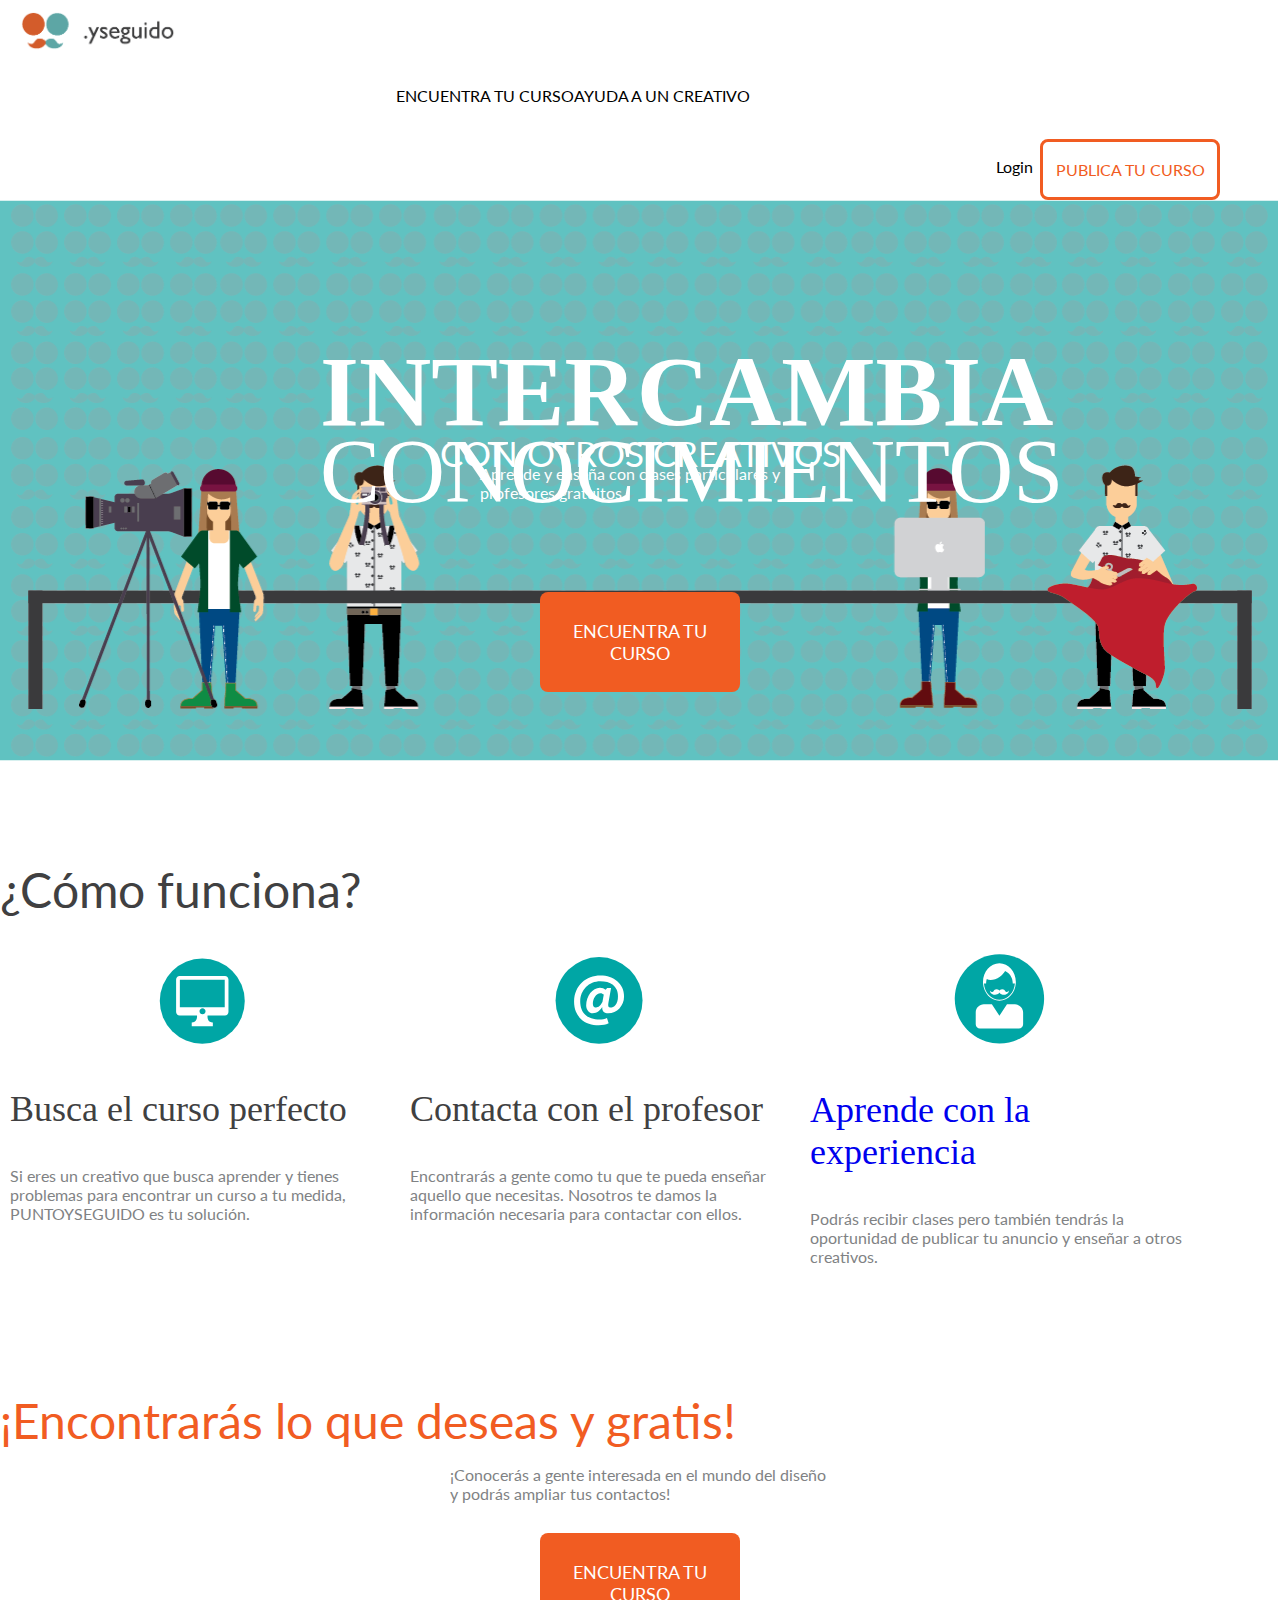
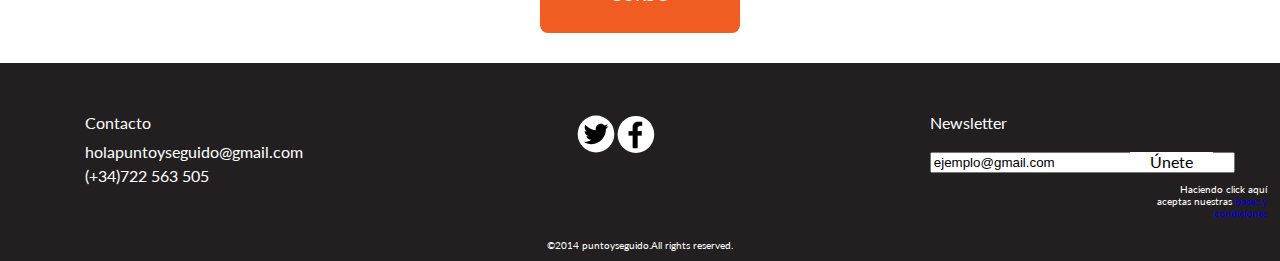
==== index.html @ 3de9c2bf "html puntoyseguido" ====
<html>
<head>
	<title>PUNTOYSEGUIDO</title>
	<meta charset="UTF-8">
	 <link href="css/styles.css" rel="stylesheet" type="text/css">
	 <link href="css/popup.css" rel="stylesheet" type="text/css">
	 <link href="css/header.css" rel="stylesheet" type="text/css">
	 <link rel="stylesheet" href="css/pie.css">
	 <link href='http://fonts.googleapis.com/css?family=Lato:100,300,400,700,900,100italic,300italic,400italic,700italic,900italic' rel='stylesheet' type='text/css'>
</head>

<body>
<header>
			<div id="imglogo">
                 <a href="index.html">
                <img src="imagenes/logoytexto.png" alt="Logo" style="width:156px"></a>
            </div>
    <div id="menu">
        <div class="menuizquierda">
            <ul>
                <li class="encuentra"><a href="anunciosprofes.html" style="text-decoration:none; color:black">ENCUENTRA TU CURSO</li>
                <li class="busca"><a href="anuncios.html" style="text-decoration:none; color:black">AYUDA A UN CREATIVO</a></li>
            </ul>
        </div>
        <div class="menuderecha">
            <ul>
                <li class="cursos"><a href="#login" style="text-decoration:none; color:black">Login</a></li>
                <li class="publicaranuncios"><a href="#login" style="text-decoration:none; color:#f15c22">PUBLICA TU CURSO</a></li>
            </ul>
        </div>
    </div>
</header>
<div id="login" class="masc">
<div class="todopopup">
	<div class="popupbox movedown">
		<a href="#close" title="close" class="close">X</a>
			<h2>LOG IN</h2>
			<form>
				<h4>Email:</h4>
				<p><input class="popupinput" type="email"></p>
				<h4>Contraseña:</h4>
				<p><input class="popupinput" type="password"></p>
				<div class="subform">
					<button class="botonpopup"><a href="index2.html" style="text-decoration:none;color:white">LOG IN</a></button>
					<p class="textpopup"><a href="#registro" style="text-decoration:none; color:#333333"><u>¿Todavía no estás registrado?</u></a></p>
				</div>
			</form>
		</div>
	</div>
</div>
	<div id="registro" class="masc">
	<div class="todopopup">
	<div class="popupbox popupbox3 movedown movedown2">
		<a href="#close" title="close" class="close">X</a>
			<h2>REGISTRO</h2>
			<form>
				<h4>Nombre:</h4>
				<p><input class="popupinput" type="text"></p>
				<h4>Apellidos:</h4>
				<p><input class="popupinput" type="text"></p>
				<h4>Email:</h4>
				<p><input class="popupinput" type="email"></p>
				<h4>Contraseña:</h4>
				<p><input class="popupinput" type="password"></p>
				<div class="subform">
					<button class="botonpopup"><a href="perfil.html" style="text-decoration:none;color:white">ENVIAR</a></button>
					<p class="textpopup"><a href="#login" style="text-decoration:none; color:#333333"><u>¿Ya estás registrado?</u></a></p>
				</div>
			</form>
		</div>
	</div>
	</div>
	<article class="article1">
		<section class="box">
			<div class="imgtop">
				<div class="fondoimgtop">
					<img src="imagenes/imgtop.png" alt="" style="width:100%">
					<div class="contenidotop">
						<div class="textotop">
							<h1 class="titulo">INTERCAMBIA</h1>
							<h2 class="titulo_titulo">CONOCIMIENTOS</h2>
							<h2 class="titulo2">CON OTROS CREATIVOS</h2>
							<p class="subtitulo">Aprende y enseña con clases particulares y profesores gratuitos</p>
						</div>
						<div class="botonanuncios"><a href="anuncios.html" style="text-decoration:none">
							<p class="textoveranuncios">ENCUENTRA TU CURSO</p></a>
						</div>
						<div class="ninos">
						</div>
					</div>
				</div>
			</div>
		</section>
	</article>
	<article class="article2">
			<h2>¿Cómo funciona?</h2>
			<div class="info">
				<section class="minibox">

				<div id="img2"><a href="anuncios.html" style="text-decoration:none"><img src="imagenes/icono1.svg" alt="Home" style="width:105px"></a></div>
					<div>
					<h3>Busca el curso perfecto</h3>
					<p>Si eres un creativo que busca aprender y tienes problemas para encontrar un curso a tu medida, PUNTOYSEGUIDO es tu solución.</p>
					</div>
				</section>
				<section class="minibox">
				<div id="img2"><a href="anuncios.html" style="text-decoration:none"><img src="imagenes/icono2.svg" alt="Home" style="width:100px"><a></div>
					<div>
					<h3>Contacta con el profesor</h3>
					<p> Encontrarás a gente como tu que te pueda enseñar aquello que necesitas. Nosotros te damos la información necesaria para contactar con ellos.</p>
				</div>
			</section>
			<section class="minibox">
			<div id="img2"><a href="anuncios.html" style="text-decoration:none"><img src="imagenes/icono3.svg" alt="Home" style="width:108"></div>
			<div>
				<h3>Aprende con la experiencia</h3>
				<p>Podrás recibir clases pero también tendrás la oportunidad de publicar tu anuncio y enseñar a otros creativos.</p>
			</div>
			</section>
		</div>
		<section class="box2">
			<div>
				<h2 class="encontraras">¡Encontrarás lo que deseas y gratis!</h2>
				<p class="subtituloencontrar">¡Conocerás a gente interesada en el mundo del diseño y podrás ampliar tus contactos!</p>
			</div>
			<div class="botonanuncios botonanuncios-2"><a href="anuncios.html" style="text-decoration:none"><p class="textoveranuncios">ENCUENTRA TU CURSO</p></a></div>
	</article>
	<article class="article3">
		<div class="pie">
		<section class="miniboxpie"><span>Contacto</span>
			<p class="textoarticle3">holapuntoyseguido@gmail.com</p>
			<p class="textoarticle3">(+34)722 563 505</p>
		</section>
		<section class="miniboxpie">
			<div id="iconos">
			<div class="twitter"><a target="blank" href="https://twitter.com/puntoyseguidoo" style="text-decoration:none"><img src="imagenes/twitter.svg" alt="twitter" style="width:40"></a></div>
			<div class="facebook"><a target="blank" href="https://www.facebook.com/puntoyseguidoo" style="text-decoration:none"><img src="imagenes/facebook.svg" alt="facebook" style="width:40"></a></div>
			</div>
		</section>
		<section class="miniboxpie"><span>Newsletter</span>
			<div class="newsletter">
			<div class="caja">
				<input type="email" size="35" maxlength="70" value="ejemplo@gmail.com" name="ejemplo"></div>
			<div class="botonunete"><a href="graciasnews.html" style="text-decoration:none; color:black">Únete</a>
			</div>
			 <p class="derechos">Haciendo click aquí aceptas nuestras <a href="normasnews.html" target="_blank">bases y condiciones</a></p>
			</div>
		</section>
	</div>
	<footer>
		<p class="textopie" style="margin:0px">©2014 puntoyseguido.All rights reserved.</p>
	</footer>
	</article>
</body>
</html>
---- css/styles.css ----
/*----------
GENERAL
----------*/
*,
*:before,
*:after {
  -moz-box-sizing: border-box;
  -webkit-box-sizing: border-box;
  box-sizing: border-box;
}


.cf:before,
.cf:after {
    content: " ";
    display: table;
}

.cf:after {
    clear: both;
}
body {
	 margin: 0;
	 font-family: 'Lato', sans-serif;
	 font-style: normal;
	 font-weight: 400;
	 color: #404041;
}


#container{
    max-width: 1024px;
    margin:0 auto;
    clear: both;
}


h1 {
	 font-size: 48px;
	 font-family: "Dosis";
	 margin: 0px 0px 10px 0px;
	 text-transform: uppercase;
    color:#1BA8A6;
}

h2 {
	font-size: 48px;
    margin: 0px;
    font-weight: 400;

	}

h2.formulario{
    text-align: center;
}

h3 {
	 font-size: 36px;
	 font-family: "Dosis";
	 font-weight: 400;
	 font-style: normal;
}
.quieres{

    color:white;
}

h4 {
	 font-size: 24px;
    margin: 0px;
}

h4.tituloconsejos{

    text-align: center;
}

h5 {
	 font-size: 18px;
	 font-weight: bolder;
     margin: 0px;

}

h6 {
	 font-size: 14px;
     margin: 0px;
}

h6.modificar{
    margin: 10px 10px 10px 0px;
}

h6.modificar a{
    color: #f15c22;
    text-decoration: none;
    text-align: left;
    
}

h6.tamanomaximo {
    font-weight: 200;
    text-align: left;
    margin: 10px 10px 10px 0px;

}
.terminos{

    font-size: 12px;
    
}
.terminos a{

    color:#f15c22;
}

.light {
	font-weight: lighter;
	color:#00A6A5;
   
    margin: 0;
}
.textpopup{

    display: inline-block;
    font-size: 12px;
    text-decoration: underline;
}

p {

	font-size: 16px;
	text-align: left;
	color:#808284;
}
p.categoriasmenu {
    float: left;
    padding-right: 10px;
    line-height: 30px;
    margin: 0px;

}
.categoriasmenu:hover{

    color:#f15c22;
}
.categoriasmenu-2{

    float: none;
    margin: 0px;
   
}
.centrado{

    text-align: center;
}
.infopersona{

    line-height: 0.5;
}
.infoutil{

  

}

.tags {
	font-size: 14px;
	font-weight: lighter;
	font-style: italic;
}


button {
	
	font-size: 18px;
	font-weight: bolder;
    border: none;
    margin: 0 auto;
    width: 240px;
    height: 70px;
    text-align: center;
    padding-top: 10px;
    padding-bottom: 10px;
    border-radius: 8px;
}
button:hover{

    background-color:#404041;
}

button a{
    color:white;
}

button a.ayuda{
    color:#f15c22;
}
p.ayudame{

	font-weight: 400;
    display: inline-block;
    margin-top: 5px;
    width: 30%;

}
p.ayudame a{
        color: white;
    

}
p.textopie{
    text-align: center;
    padding:10px;
    color:white;
    font-size: 10px;
    margin: 0px;
}
p.derechos{
    font-size: 10px;
    clear: both;
    color:white;
    text-align: right;
    width: 110px;
    float: right;
}

p.textoarticle3{
    color:white;
    padding: 0px;
    line-height: 0.5;

}

a{
    text-decoration: none;
}

/*----------
header
---------*/

header{
	padding-top: 10px;
	padding-bottom: 40px;
	padding-right: 60px;
	padding-left: 20px;
}
.contenedorheader{


}
.logo{
    width: 150px;
    float:left;
    padding-top: 10px;
}

#menu{
	text-align: center;
	line-height: 5px;
	float: right;
	padding: 0px;
    width: 72%;
    margin: 0 auto;
}

#menu ul li{
	font-size: 16px;
	list-style: none;
	float: left;
	padding-top: 25px;
	padding-bottom: 25px;
}

.menuizquierda {
	width: 650px;
    float: left;
   
}

.menuderecha {
    float: right;
    margin: 0 auto;
}

li.textomenu a{
    color: #404041;
    width: 260px;
    text-align: center;
    padding-left: 10px;
    padding-right: 20px;
    padding-top: 30px;
    padding-bottom: 30px;
  
}
li.textomenu a:hover{
    color:#f15c22;
}

li.login a{
    color: #404041;
    width: 70px;
    text-align: center;
    padding-left: 10px;
    padding-right: 10px;
    padding-top: 30px;
    padding-bottom: 30px;
}


li.publicaranuncios {
    background-color: white;
    border: 3px solid #f15c22;
    width: 180px;
    color:#f15c22;
    text-align: center;
    padding-left: 0px;
    padding-right: 0px;
    padding-top: 10px;
    padding-bottom: 10px;
    margin-left: 7px;
    border-radius: 8px;
}
li.publicaranuncios:hover{
    background-color: #404041;
}

/*---------
popup login-registro
---------*/

.masc{
	font-family:"Lato", sans-serif;
    position: absolute;
    	top: 0;
    	right: 0;
    	left: 0;
    	bottom: 0;
    z-index:99999;
    opacity: 0;
    -webkit-transition:opacity 400ms ease-in;
    -moz-transition:opacity 400ms ease-in;
    transition:opacity 400ms ease-in;
    pointer-events:none;
}
.masc::before {
	background:rgba(0,0,0,0.8);
    content: '';
    display: block;
    position: fixed;
        top: 0;
        bottom: 0;
        left: 0;
        right: 0;
}

.masc:target{
	opacity:1;
	pointer-events:auto;

}
.todopopup{

	height: 500px;
	position: absolute;
	margin: 0 auto;
	width: 100%;
	background-image: url(../imagenes/ninologin.png) ;
	background-position: top center;
	background-repeat: no-repeat;

}

.todopopup-todopopup2{

    background-image: none;
}

.popupbox{
	width:350px;
	position:relative;
	padding:5px 20px 13px 20px;
	background:white;
	border-radius:5px;
	top: 30px;
	transition:all 500ms ease-in;
	border: 5px solid #54c4c7;



}
.popupbox3{

	top: 60px;
    width: 50%;

}
.formulario{

	margin-top: 20px;

}

.popupinput{

	width: 290px;
	height: 30px;

}
.subform{

	padding-top: 20px;
	padding-bottom: 40px;
    margin: 0 auto;
    width: 50%;
}


.movedown{
	margin:0 auto;
}
.masc:target .movedown{
	margin:15% auto;

}
.masc:target .movedown2{
	margin:8% auto;

}
.close{
	background: #f15c22;
	color:#FFF;
	line-height:25px;
	position:absolute;
	right:1px;
	text-align:center;
	top:1px;
	width:24px;
	text-decoration:none;
	font-weight:bold;
	border-radius:3px;
}

.close:hover{
	background:#333333;
}
.linkfacebook{
width: 100%;

}
.imgfacebook{

    padding-bottom: 20px;
    border-bottom: 1px solid #404041;
}

/*-----
popup publicar

-----*/

.popupbox2 {
    width: 85%;
    border-radius: 20px;
    margin-bottom: 100px;


}

.masc:target .movedown3{
	margin:0% auto;

}
.contenidopublicar{
    width: 100%;
    margin-top: 40px;
   


}
.cajainstrucciones {
    width: 40%;
    float: left;
    margin-left: 60px;



}
.cajainstrucciones-cajainstrucciones2{

width: 100%;
float: none;
margin: 0 auto;

}
.imgproceso{
    margin: 0 auto;
   
}
.proceso{
    width: 80%;
    width: 100%;

   
}
.cajaformulario{
    padding-left: 10px;
    clear: both;
    margin-top: 20px;
}

.cajaconsejos {
    float: left;
    width: 50%;
    margin-left: 40px;

}

.consejos {
    background-color: #E6E6E5;
    text-align: left;
    width: 400px;
    opacity: 0.7;
    margin: 0 auto;
    padding-top: 10px;
}
.consejo{

    margin-top: 50px;
}

.botonconsejos {
    background-color: black;
    width: 30px;
    height: 30px;
    border-radius: 60px;
    color: white;
    text-align: center;
    float: left;
    margin-left: 30px;
    margin-right: 10px;

}


#botonanuncios{

    background-color: #f15c22;
    width: 200px;
    padding-left: 15px;
    padding-right: 15px;
    padding-top: 5px;
    padding-bottom: 5px;
    margin: 0 auto;
    margin-bottom: 30px;
    border-radius: 8px;
    clear: both;
}
#botonanuncios:hover{
    background-color:#404041;
}

.todosanuncios_popup {
    float:left;
    width: 75%;
    margin-top: 70px;
    background-color: white;
    border-radius: 20px;
    border:4px solid #54c4c7;
    margin-bottom: 100px;
}

.estiloinputs {
    height: 20px;
    width: 250px;
}
.botonpopup{

    padding-top: 40px;
    padding-bottom: 5px;
    

}


form {
    padding-left: 0px;
    margin: 0px;
}
/*-----------
popup contactar
----------*/
.boxdias{

    border: 2px solid #1BA8A6;
    clear: both;
    margin-bottom: 10px;
}
.miniboxdias{

    background-color: #404041;
    opacity: 0.5;
    position: relative;
}

.miniboxdias2{

    background-color: #808284;
     opacity: 0.5;
     position: relative;
}
.diassemana{

    float: left;
    width: 30%;
}
.totalpartesdia{

    float: left;
    width: 30%;
}

.cuadrocheck1{

    position: absolute;
    left: 120px;
}

.cuadrocheck2{

    position: absolute;
    left: 70px;
}

/*-----------

HOME
-------------*/

.imgtop{
	margin: 0 auto;
	margin-top: 50px;
	


}
/*.fondoimgtop{
	background-image: url("../imagenes/fondohome_02.png") repeat-x;
	border: 1px solid black;
	width: 100%;
}*/
.fondoimgtop{
	position: relative;
}
.contenidotop{
	margin: 0 auto;
	width: 100%;
	top:200px;
	position:absolute;

}

.textotop {
	text-align: center;
	padding-bottom: 90px;
	width: 50%;
	margin: 0 auto;


}

h1.titulo{
	font-family: "BebasNeue";
	font-size: 100px;
	line-height: 1;
	color: white;
	margin: 0px;
	padding: 0px;
}

h2.titulo_titulo {
	font-family: "BebasNeue";
	font-size: 90px;
	line-height: 1;
	color: white;
	margin-top: -15px;
	padding: 0px;
}

h2.titulo2 {
	font-family: "Lato";
	font-size: 35px;
	font-weight: 400;
	color: white;
	margin-top: -85px;
	padding: 0px;
}

p.subtitulo{
	margin-top: 0px;
	color: #404041;
	width: 50%;
	margin: 0 auto;
	color: white;
	padding: 0px;
	margin-top: -10px;
}

.box2{


	clear: both;
}
h2.encontraras{

	color:#f15c22;
}
p.subtituloencontrar{

	padding-left: 450px;
	padding-right: 450px;
	font-size:16px;
}


.botonanuncios{

	background-color: #f15c22;
	width: 200px;
	text-align: center;
	padding-left: 20px;
	padding-right: 20px;
	padding-top: 10px;
	padding-bottom: 10px;
	margin: 0 auto;
	border-radius: 8px;


}
.botonanuncios:hover{
	background-color:#404041;

}

.botonanuncios-2{

	margin-top: 30px;
}

p.textoveranuncios{
	color:white;
	font-size: 18px;
	padding: 0px;

}

section.minibox{
	width: 400px;
	float:left;
	padding: 10px;
	margin-top: 20px;
	margin-bottom: 100px;
}
#img2{

	text-align: center;
}
.article2{
	margin-top: 100px;

}
.info{
	margin: 0 auto;
	width: 1300px;
}

/*-----------
ENCUENTRA TU CURSO
---------*/
.totalimgcurso{

    margin:0 auto;
    position: relative;
    height: 250px;
   
}
.munecobusqueda2 {
    position: absolute;
    left:-130px;
    top:93px;

}

.boton2{

   float: left;
    margin-top:80px;
   
}
.imgcurso{

    width: 100%;
    margin: 0;
    padding: 0;
    position: absolute;
    right: 0;
    left: 0;
    z-index: 1000;
}
.imgcurso:hover{

    z-index: 0;
}
.textocurso{

    position: absolute;
    right: 0;
    top: 0;
    z-index: 0;
    background-color: white;

}

.contenidocurso{

    margin: 7px;
}

.subcontenido{

    margin-top: 10px;
}
.botonmailmedio {
    position: absolute;
    background-color: #f15c22;
    width: 110px;
    height: 52px;
    border: 10px solid white;
    border-radius: 15px;
    left:0;
    margin:0 auto;
    right:0;
    bottom: -27px;
}

.botonmailmedio:hover{

    background-color:#404041;
}
.mailcursos{
    width: 40px;
    left: 24px;
    top:-4px;
    position: absolute;
   
}




/*----------

AYUDA A UN CREATIVO
-----------*/

@media all and (max-width:1000px){

    .anuncio1,
    .anuncio2,
    .anuncio3{

        width:30%;
    
        
    }
    .anuncio4{
        width: 100%;
    }
}
@media all and (max-width:700px){

    .anuncio1,
    .anuncio2{

        
        width:50%;
    
        
    }
    .anuncio3,
    .anuncio4{

        width: 100%;
    }
    

}

@media all and (max-width:500px){

    .anuncio1,
    .anuncio2,
    .anuncio3,
    .anuncio4{

        width:100%;
        float:none;
    }
}


.tituloencabezado {
    clear: both;
    width: 100%;
    padding-bottom: 10px;
    border-bottom: 1px solid #404041;
     

}
.contenidotitulo{
    position: relative;
    float: left;
     width: 40%;
     padding-top: 80px;
     margin-left: 400px;

     

}
.munecobusqueda {
    position: absolute;
    left:480px;
    top:93px;

}
.publicaranuncios{
    background-color:#f15c22;
    color:white;

}
.publicaranuncios-3{
    background-color:#f15c22;
    color:white;
    width: 100%;


}
.botonquieres{

    width: 90%;
}
.fondoanuncio{

    background-color: #1BA8A6;
}
.filtros {
    float: left;
    width: 17%;
    margin-top: 40px;
    clear: both;
    

}
.categorias{

    margin-top:50px;
}
.listacategorias{

    margin-top: 20px;
}
.iconoscat {
  
    
}
img.icononaranja{
    float:left;
    width: 10%;
    margin-top: 4px; 
    margin-right: 7px;
}


.programas{

    margin-top: 30px;
}
.cuadroprogram{

    margin-top: 20px;
    width: 60%;
}

.disponibilidad{

    margin-top: 30px;
}

.metodo{

    margin-top: 30px;
}
.checkbox{

    padding: 0px;
    margin-top: 20px;

}

.todosanuncios {
    float:left;
    width: 73%;
    margin-top: 40px;
    margin-bottom: 100px;
    margin-left: 100px;
}

.anuncioshorizontal {
    width: 100%;
    margin-bottom: 50px;
   float: left;
    

}

.anuncio {
    width: 29%;
    border: 1px solid #404041;
    float: left;
    margin-right: 20px;
    position: relative;


}

.foto{

    margin: 0 auto;
    width: 30%;
    padding-top: 20px;


}
.fotoalumno {
    width: 100%;
}

.textocuadrado {
    padding: 20px 20px 20px 20px;
    text-align: center;
    
}
.masinfo{

    width: 100%;
    padding-bottom: 60px;
    margin-left: 10px;
}

.iconoizquierda{

    float: left;
    width: 40%; 
}

.iconoderecha{

    float: left;
    width: 40%;
    margin-left: 20px;
   

}
.icono {
    float: left;
    width: 20%;
    
}
.icono2{
    float: left;
    

}
.social{

    
    width: 50%;
    float: left;
    
}
.textoicono{

    float: left;
    width:50%;
  



}
.textoicono2{
    width: 50%;
    float: left;

}

.botonayuda {
    background-color: #f15c22;
    border: 10px solid white;
    border-radius: 15px;
    margin-top: 36px;
    position: absolute;
    width: 65%;
    height: 13%;
    left:0;
    margin:36px auto;
    right:0;
    
}
.botonayuda:hover{

    background-color:#404041;
}
.iconomail {
    display: inline-block;
    margin-left: 5px;
    width: 25%;
    
}
.imgiconomail{

    width: 100%;
   

}

/*----------
PERFIL
----------*/

.parteizquierda {
    float: left;
    width: 20%;
    margin-left: 75px;
    margin-top: 100px;
}

.fotoperfil {
  width: 100%;

}
.imgperfil{

    width: 60%;
}

.totalinformacionpersona{

 margin-top: 40px;
}
.infoperfil {

    padding: 0px;

 
}
.botonesperfil{

    margin-top: 40px;
    margin-bottom: 40px;
}
.publicaranuncios2 {
    background-color: white;
    color: #f15c22;
    border: 2px solid #f15c22;
}


.partederecha {
    float: right;
    width: 65%;
    background-color: white;
    border: 1px solid #54c4c7;
    margin-top: 80px;
    margin-right: 4%;
    margin-bottom: 50px;
}
.menuinterior {
    width: 100%;
    text-align: left;
    line-height: 5px;
    float: right;
    padding: 0px;
    background-color: #54c4c7;
}

.menuinterior ul {
    font-size: 16px;
    list-style: none;
    float: left;
    padding: 0px;
    margin-top: 0px;
    margin-left: 0px;
    margin-bottom: 0px;
}

li.pestanyas {
    display: inline-block;
    margin-right: 0px;
    background-color: #54c4c7;
    color: white;
    padding-top: 20px;
    padding-bottom: 20px;
    padding-left: 15px;
    padding-right: 15px;
    text-decoration: none;
}

.pestanyas a{
    color:white;
}

li.pestanyas:hover {
    background-color: white;
    text-decoration: none;
}
.contenidoperfil{

    margin-left: 50px;
    margin-top:70px;
    width: 100%;
}
.iconosperfil{

    float: left;
    margin-right: 10px;
    clear: both;
    
}
.contenido{
    width: 80%;
    float: left;

}
.redeshorizontal {
    
}
.iconored{

 
    float: left;
}
.url{
    float: left;
}
.redesizquierda {
    display: inline-block;
    width: 30%;
}

.redesderecha {
    display: inline-block;
    margin-left: 200px;
    width: 30%;

}
.galeria{

    margin-top: 20px;

}
.fotostrabajos{
   
    margin-bottom: 80px;
    margin-top:20px;
}

.fotoizquierda {
    float: left;
    width: 30%;
}

.fotomedio {
    float: left;
    width: 30%;
    margin-left: 10px;
}

.fotoderecha{
    float: left;
    width: 30%;
    margin-left: 10px;
}
.fotogaleriaperfil{

width: 90%;

}
/*---------
pie
---------*/

.article3 {

    background-color: #231F20;
    clear: both;
    margin-top: 30px;
    padding: 0px;
}
.pie{

    margin: 0 auto;
    width: 100%;
}
section.miniboxpie{

    width: 33%;
    float: left;
    padding-left: 85px;
    padding-top:50px;
    margin: 0 auto;

}


span{

    color:white;
    text-align: left;

}

#iconos{
    width: 200px;
    margin:0 auto;

}
.iconopie{

    width: 40px;
    margin-left: 5px;

}
.twitter{
    float:left;
}
.facebook{
    float:left;
}
.newsletter{
    width:100%;
    margin: 0 auto;
    padding-top: 20px;
   

}

.caja{
    float: left;
    width: 180px;
  
}
.botonunete{

    background-color: white;
    width: 83px;
    height: 20px;
    float: left;
    text-align: center;
    margin-left: 20px;
}

.botonunete a{
    color: #404041;
}
.botonunete:hover{
    background-color:#f15c22;

}
footer{
    background-color:#231F20;
    clear: both;
}
---- css/popup.css ----
.masc{

	position:fixed;
	font-family:"Lato", sans-serif;
	top:0px;
	right:0px;
	left:0px;
	bottom:0px;
	background:rgba(0,0,0,0.8);
	z-index:99999;
	opacity:0;
	-webkit-transition:opacity 400ms ease-in;
	-moz-transition:opacity 400ms ease-in;
	transition:opacity 400ms ease-in;
	pointer-events:none;
}
.masc:target{
	opacity:1;
	pointer-events:auto;

}
.todopopup{

	height: 500px;
	position: absolute;
	margin: 0 auto;
	width: 100%;
	background-image: url(../imagenes/ninologin.png) ;
	background-position: top center;
	background-repeat: no-repeat;

}
.popupbox{
	width:350px;
	position:relative;
	padding:5px 20px 13px 20px;
	background:white;
	border-radius:5px;
	top: 30;
	transition:all 500ms ease-in;
	border: 5px solid #54c4c7;



}
.popupbox3{

	top: 60;


}

.popupbox h2{
	color:#333333;
	padding-top: 20px;
	margin: 0px;
	text-align: left;
	font-weight: 400;
	padding-left: 30px;



}
form{

	padding-top: 20px;
	padding-left: 30px;

}
.popupbox h4{
	color:#333333;
	margin: 0px;


}
.popupbox p{

	text-align: left;
	padding: 0px;
	margin-top: 5px;



}
.popupinput{

	width: 290px;
	height: 30px;

}
.subform{

	margin-top: 20px;
	margin-bottom: 40px;
}
.botonpopup{
	margin-right: 10px;
	width: 120px;
	height: 40px;
	border: none;
	border-radius: 5px;
	color:white;
	font-size: 16px;
	background-color: #f15c22;

}
.botonpopup:hover{
	background-color: #333333;

}
.textpopup{

	display: inline-block;
	font-size: 12px;
}
.movedown{
	margin:0 auto;
}
.masc:target .movedown{
	margin:15% auto;

}
.masc:target .movedown2{
	margin:8% auto;

}
.close{
	background: #f15c22;
	color:#FFF;
	line-height:25px;
	position:absolute;
	right:1px;
	text-align:center;
	top:1px;
	width:24px;
	text-decoration:none;
	font-weight:bold;
	border-radius:3px;
}

.close:hover{
	background:#333333;
}


/*-----
popup publicar

-----*/

.popupbox2 {
    width: 75%;
    border-radius: 20px;
    margin-bottom: 100px;


}

.masc:target .movedown3{
	margin:0% auto;

}
.contenidopublicar{
    width: 100%;
    margin-top: 0px;

}
.cajainstrucciones {
    width: 50%;
    float: left;
}
.cajaformulario{
    padding-left: 40px;
}

p.titulospublicar {
    text-align: left;
    padding: 0px;
    margin-top: 15px;
    padding-right: 10px;
    color:#404041;
}

.cajaconsejos {
    float: left;
    width: 50%;
}

.consejos {
    background-color: #E6E6E5;
    text-align: left;
    width: 400px;
    opacity: 0.5;
    margin: 0 auto;
}

h3.tituloconsejos {
    text-align: center;
    color: #404041;
    font-size: 22px;
    font-weight: 400;
    padding-bottom: 30px;
    padding-top: 20px;
}

.botonconsejos {
    background-color: black;
    width: 20px;
    border-radius: 20px;
    color: white;
    text-align: center;
    font-size: 16px;
    float: left;
    margin-left: 30px;
}

p.consejo {
    text-align: left;
    color: #404041;
    font-weight: 300;
    display: block;
    padding-left: 65px;
    padding-right: 55px;
    padding-bottom: 20px;
}

#botonanuncios{

    background-color: #f15c22;
    width: 200px;
    padding-left: 15px;
    padding-right: 15px;
    padding-top: 5px;
    padding-bottom: 5px;
    margin: 0 auto;
    margin-bottom: 30px;
    border-radius: 8px;
    clear: both;
}
#botonanuncios:hover{
    background-color:#404041;
}

p.textoveranuncios{
    color:white;
    font-size: 18px;
    padding: 0px;
    text-align: center;
}






.todosanuncios_popup {
    float:left;
    width: 75%;
    margin-top: 70px;
    background-color: white;
    border-radius: 20px;
    border:4px solid #54c4c7;
    margin-bottom: 100px;
}

.contenidopublicar{

    width: 100%;
    margin-bottom: 30px;
}

.cajainstrucciones {
    width: 50%;
    float: left;
    margin-top: 40px;
}

.cajaconsejos {
    float: left;
    width: 50%;
    margin-top: 30px;
}

.cajaformulario{
    padding-left: 120px;
}

.consejos {
    background-color: #F2F2F2;
    text-align: left;
    width: 400px;
    margin: 0 auto;
    margin-bottom: 40px;
}

p.titulospublicar {
    text-align: left;
    padding: 0px;
    color: #1C1C1C;
    margin-top: 20px;
    padding-right: 10px;
}

p.subtitulospublicar {
    text-align: left;
    padding: 0px;
    font-size: 12px;
    margin-top: -10px;
}

p.inputimagen {
    text-align: left;
    padding: 0px;
}

p.metodoclase {
    padding: 0px;
    text-align: left;
    display: inline-block;
    margin-right: 15px;
    margin-left: 5px;
    font-size: 14px;
}

.estiloinputs {
    height: 20px;
    width: 250px;
}

#botonanuncios{

    background-color: #f15c22;
    width: 200px;
    padding-left: 15px;
    padding-right: 15px;
    padding-top: 5px;
    padding-bottom: 5px;
    margin: 0 auto;
    margin-bottom: 30px;
    border-radius: 8px;
    clear: both;
}

#botonanuncios:hover{
    background-color:#404041;
}

p.textoveranuncios{
    color:white;
    font-size: 18px;
    padding: 0px;
    text-align: center;
}

.publicaranuncios {
    background-color: #f15c22;
    margin: 0 auto;
    width: 180px;
    color:white;
    text-align: center;
    padding-top: 10px;
    padding-bottom: 10px;
    border-radius: 8px;
}

form {
    padding-left: 0px;
}
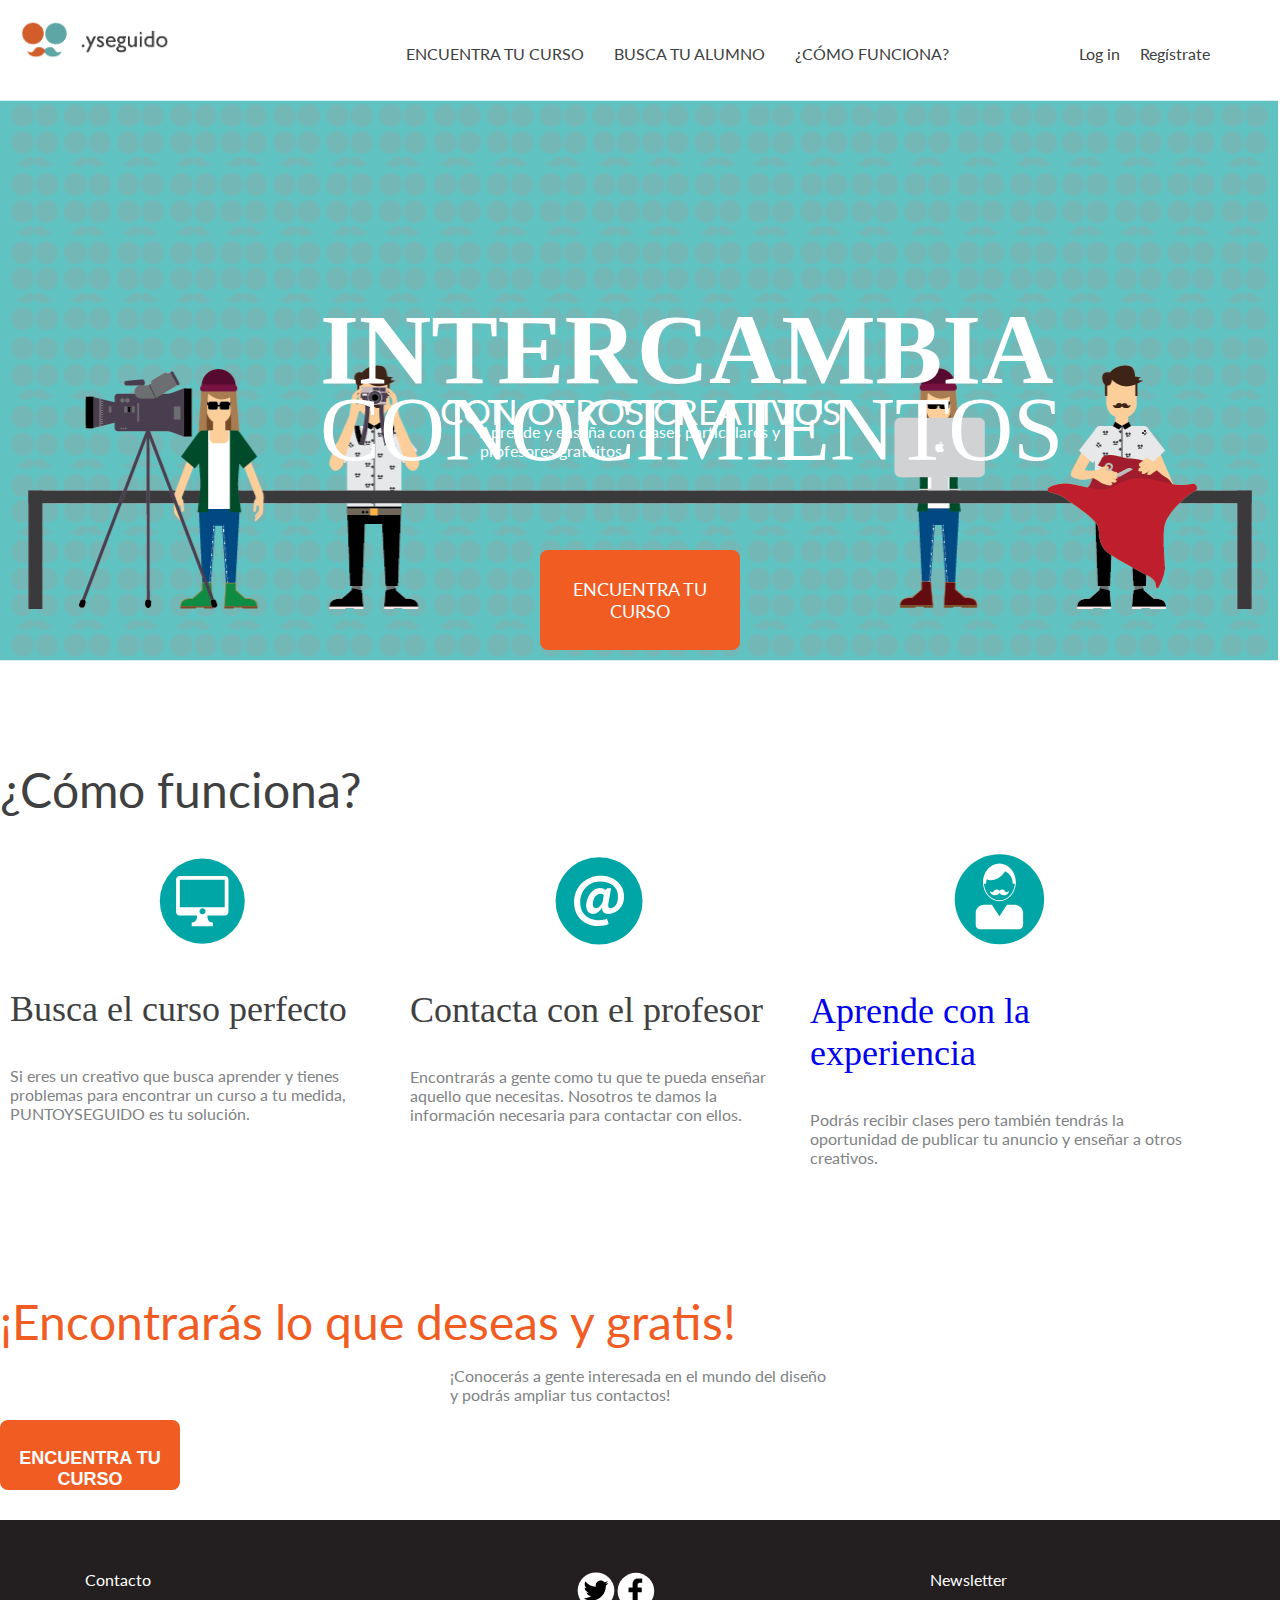
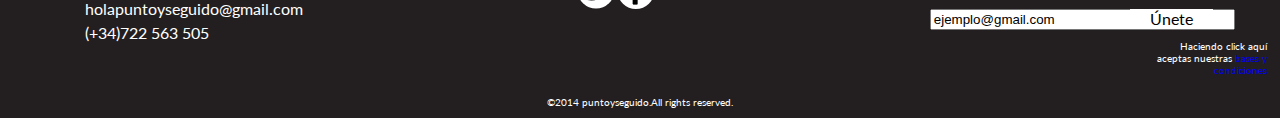
==== commit 5c2fd086: "header" ====
--- a/index.html
+++ b/index.html
@@ -11,23 +11,25 @@
 
 <body>
 <header>
-			<div id="imglogo">
-                 <a href="index.html">
-                <img src="imagenes/logoytexto.png" alt="Logo" style="width:156px"></a>
-            </div>
+    <div class="contenedorheader">
+        <div id="imglogo">
+            <a href="index.html"><img class="logo" src="imagenes/logoytexto.png" alt="Logo"></a>
+         </div>
     <div id="menu">
         <div class="menuizquierda">
             <ul>
-                <li class="encuentra"><a href="anunciosprofes.html" style="text-decoration:none; color:black">ENCUENTRA TU CURSO</li>
-                <li class="busca"><a href="anuncios.html" style="text-decoration:none; color:black">AYUDA A UN CREATIVO</a></li>
+                <li class="textomenu"><a href="anunciosprofes.html">ENCUENTRA TU CURSO</a></li>
+                <li class="textomenu"><a href="anuncios.html">BUSCA TU ALUMNO</a></li>
+                <li class="textomenu"><a href="funciona.html">¿CÓMO FUNCIONA?</a></li>
             </ul>
         </div>
         <div class="menuderecha">
             <ul>
-                <li class="cursos"><a href="#login" style="text-decoration:none; color:black">Login</a></li>
-                <li class="publicaranuncios"><a href="#login" style="text-decoration:none; color:#f15c22">PUBLICA TU CURSO</a></li>
+                 <li class="login"><a href="#login">Log in</a></li>
+                <li class="login"><a href="#registro">Regístrate</a></li>
             </ul>
         </div>
+    </div>
     </div>
 </header>
 <div id="login" class="masc">
@@ -123,7 +125,7 @@
 				<h2 class="encontraras">¡Encontrarás lo que deseas y gratis!</h2>
 				<p class="subtituloencontrar">¡Conocerás a gente interesada en el mundo del diseño y podrás ampliar tus contactos!</p>
 			</div>
-			<div class="botonanuncios botonanuncios-2"><a href="anuncios.html" style="text-decoration:none"><p class="textoveranuncios">ENCUENTRA TU CURSO</p></a></div>
+			<button class="publicaranuncios"><a href="anuncios.html" style="text-decoration:none"><p class="textoveranuncios">ENCUENTRA TU CURSO</p></a></button>
 	</article>
 	<article class="article3">
 		<div class="pie">
--- a/css/styles.css
+++ b/css/styles.css
@@ -47,11 +47,14 @@
 	font-size: 48px;
     margin: 0px;
     font-weight: 400;
-
 	}
 
 h2.formulario{
     text-align: center;
+}
+
+h2.encontraras{
+    color:#f15c22;
 }
 
 h3 {
@@ -60,8 +63,8 @@
 	 font-weight: 400;
 	 font-style: normal;
 }
-.quieres{
-
+
+.quieres {
     color:white;
 }
 
@@ -95,7 +98,7 @@
     color: #f15c22;
     text-decoration: none;
     text-align: left;
-    
+
 }
 
 h6.tamanomaximo {
@@ -107,7 +110,7 @@
 .terminos{
 
     font-size: 12px;
-    
+
 }
 .terminos a{
 
@@ -117,7 +120,7 @@
 .light {
 	font-weight: lighter;
 	color:#00A6A5;
-   
+
     margin: 0;
 }
 .textpopup{
@@ -148,7 +151,7 @@
 
     float: none;
     margin: 0px;
-   
+
 }
 .centrado{
 
@@ -160,7 +163,7 @@
 }
 .infoutil{
 
-  
+
 
 }
 
@@ -172,7 +175,7 @@
 
 
 button {
-	
+
 	font-size: 18px;
 	font-weight: bolder;
     border: none;
@@ -206,7 +209,7 @@
 }
 p.ayudame a{
         color: white;
-    
+
 
 }
 p.textopie{
@@ -276,7 +279,7 @@
 .menuizquierda {
 	width: 650px;
     float: left;
-   
+
 }
 
 .menuderecha {
@@ -292,7 +295,7 @@
     padding-right: 20px;
     padding-top: 30px;
     padding-bottom: 30px;
-  
+
 }
 li.textomenu a:hover{
     color:#f15c22;
@@ -475,7 +478,7 @@
 .contenidopublicar{
     width: 100%;
     margin-top: 40px;
-   
+
 
 
 }
@@ -496,13 +499,13 @@
 }
 .imgproceso{
     margin: 0 auto;
-   
+
 }
 .proceso{
     width: 80%;
     width: 100%;
 
-   
+
 }
 .cajaformulario{
     padding-left: 10px;
@@ -579,7 +582,7 @@
 
     padding-top: 40px;
     padding-bottom: 5px;
-    
+
 
 }
 
@@ -641,7 +644,7 @@
 .imgtop{
 	margin: 0 auto;
 	margin-top: 50px;
-	
+
 
 
 }
@@ -708,14 +711,9 @@
 }
 
 .box2{
-
-
 	clear: both;
 }
-h2.encontraras{
-
-	color:#f15c22;
-}
+
 p.subtituloencontrar{
 
 	padding-left: 450px;
@@ -783,7 +781,7 @@
     margin:0 auto;
     position: relative;
     height: 250px;
-   
+
 }
 .munecobusqueda2 {
     position: absolute;
@@ -796,7 +794,7 @@
 
    float: left;
     margin-top:80px;
-   
+
 }
 .imgcurso{
 
@@ -853,7 +851,7 @@
     left: 24px;
     top:-4px;
     position: absolute;
-   
+
 }
 
 
@@ -871,8 +869,8 @@
     .anuncio3{
 
         width:30%;
-    
-        
+
+
     }
     .anuncio4{
         width: 100%;
@@ -883,17 +881,17 @@
     .anuncio1,
     .anuncio2{
 
-        
+
         width:50%;
-    
-        
+
+
     }
     .anuncio3,
     .anuncio4{
 
         width: 100%;
     }
-    
+
 
 }
 
@@ -915,7 +913,7 @@
     width: 100%;
     padding-bottom: 10px;
     border-bottom: 1px solid #404041;
-     
+
 
 }
 .contenidotitulo{
@@ -925,7 +923,7 @@
      padding-top: 80px;
      margin-left: 400px;
 
-     
+
 
 }
 .munecobusqueda {
@@ -959,7 +957,7 @@
     width: 17%;
     margin-top: 40px;
     clear: both;
-    
+
 
 }
 .categorias{
@@ -971,13 +969,13 @@
     margin-top: 20px;
 }
 .iconoscat {
-  
-    
+
+
 }
 img.icononaranja{
     float:left;
     width: 10%;
-    margin-top: 4px; 
+    margin-top: 4px;
     margin-right: 7px;
 }
 
@@ -1020,7 +1018,7 @@
     width: 100%;
     margin-bottom: 50px;
    float: left;
-    
+
 
 }
 
@@ -1049,7 +1047,7 @@
 .textocuadrado {
     padding: 20px 20px 20px 20px;
     text-align: center;
-    
+
 }
 .masinfo{
 
@@ -1061,7 +1059,7 @@
 .iconoizquierda{
 
     float: left;
-    width: 40%; 
+    width: 40%;
 }
 
 .iconoderecha{
@@ -1069,31 +1067,31 @@
     float: left;
     width: 40%;
     margin-left: 20px;
-   
+
 
 }
 .icono {
     float: left;
     width: 20%;
-    
+
 }
 .icono2{
     float: left;
-    
+
 
 }
 .social{
 
-    
+
     width: 50%;
     float: left;
-    
+
 }
 .textoicono{
 
     float: left;
     width:50%;
-  
+
 
 
 
@@ -1115,7 +1113,7 @@
     left:0;
     margin:36px auto;
     right:0;
-    
+
 }
 .botonayuda:hover{
 
@@ -1125,12 +1123,12 @@
     display: inline-block;
     margin-left: 5px;
     width: 25%;
-    
+
 }
 .imgiconomail{
 
     width: 100%;
-   
+
 
 }
 
@@ -1162,7 +1160,7 @@
 
     padding: 0px;
 
- 
+
 }
 .botonesperfil{
 
@@ -1235,7 +1233,7 @@
     float: left;
     margin-right: 10px;
     clear: both;
-    
+
 }
 .contenido{
     width: 80%;
@@ -1243,11 +1241,11 @@
 
 }
 .redeshorizontal {
-    
+
 }
 .iconored{
 
- 
+
     float: left;
 }
 .url{
@@ -1270,7 +1268,7 @@
 
 }
 .fotostrabajos{
-   
+
     margin-bottom: 80px;
     margin-top:20px;
 }
@@ -1351,14 +1349,14 @@
     width:100%;
     margin: 0 auto;
     padding-top: 20px;
-   
+
 
 }
 
 .caja{
     float: left;
     width: 180px;
-  
+
 }
 .botonunete{
 
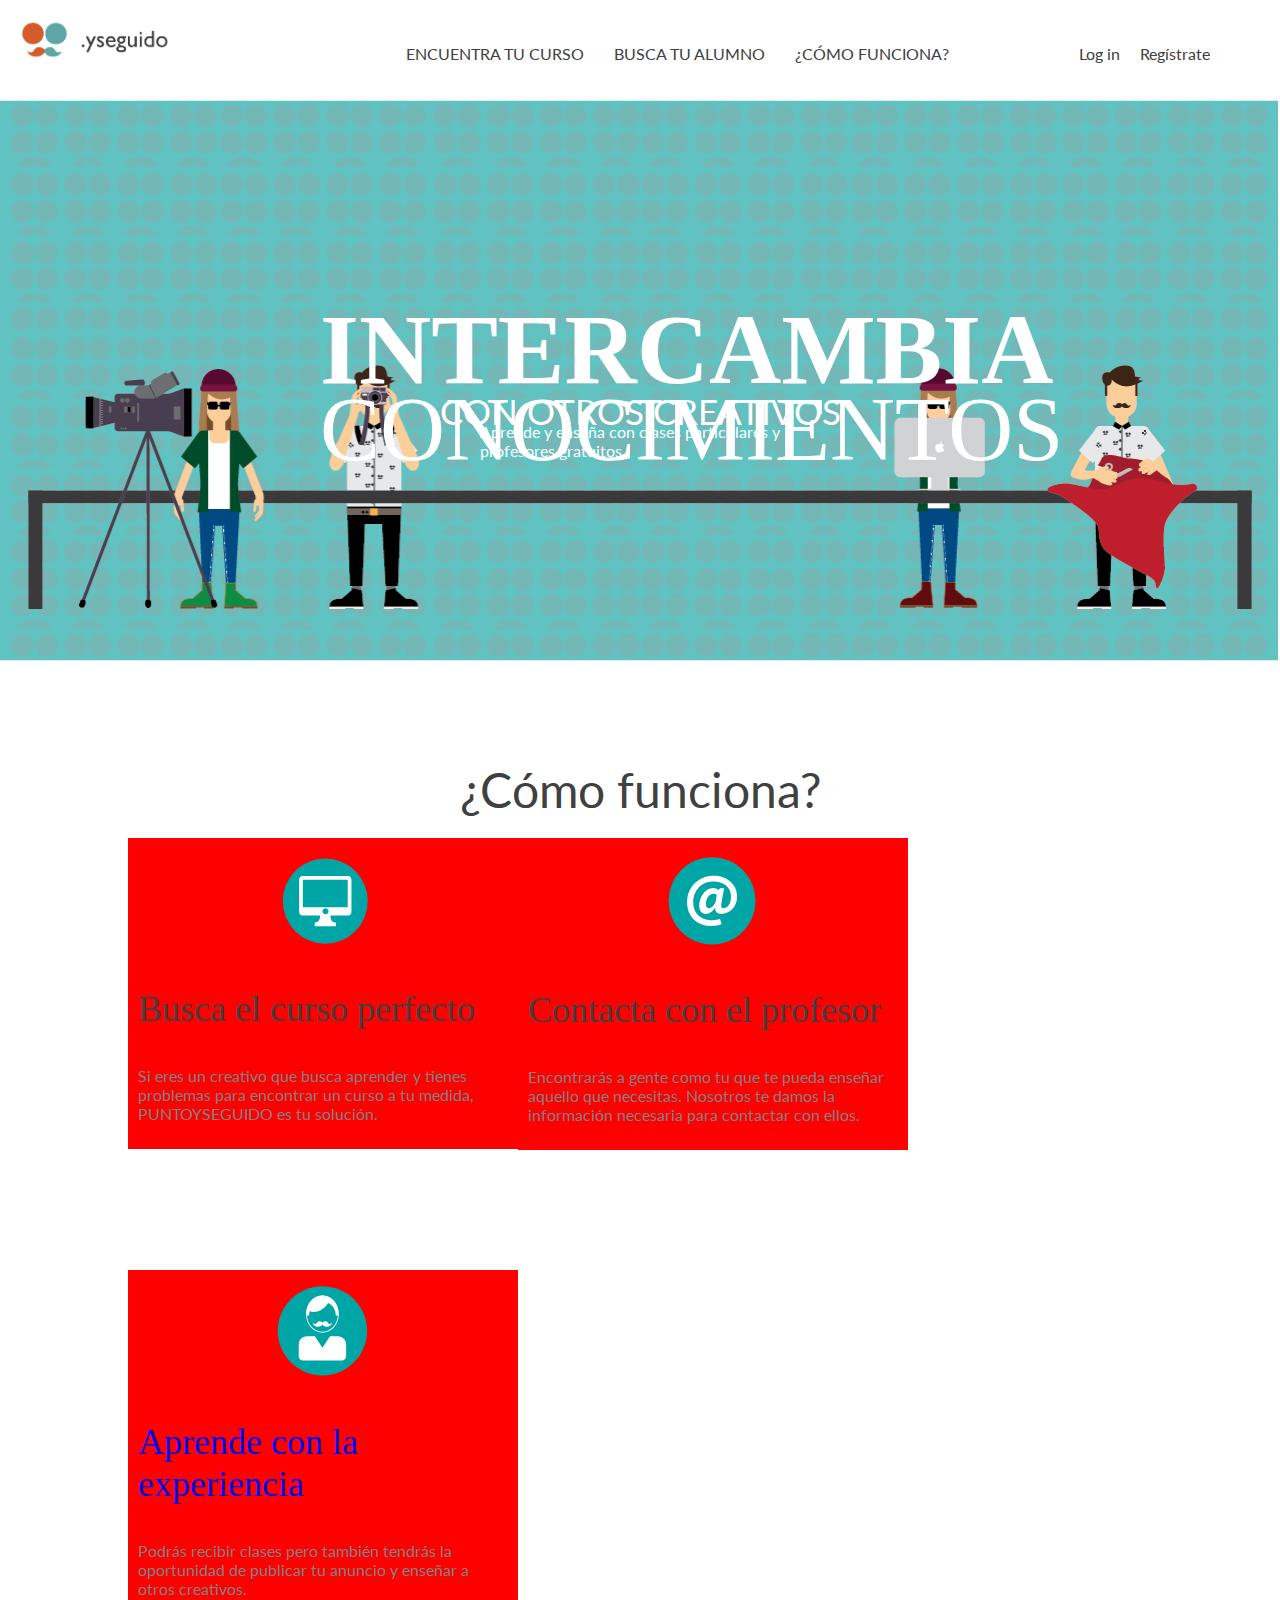
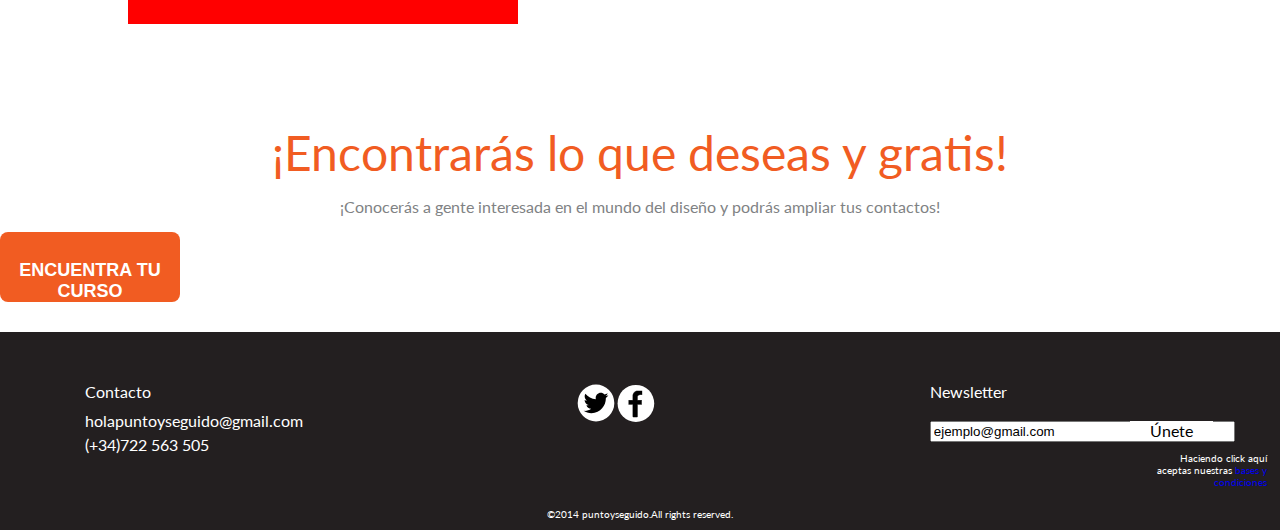
==== commit bd62e0a2: "cambios home" ====
--- a/index.html
+++ b/index.html
@@ -84,9 +84,7 @@
 							<h2 class="titulo2">CON OTROS CREATIVOS</h2>
 							<p class="subtitulo">Aprende y enseña con clases particulares y profesores gratuitos</p>
 						</div>
-						<div class="botonanuncios"><a href="anuncios.html" style="text-decoration:none">
-							<p class="textoveranuncios">ENCUENTRA TU CURSO</p></a>
-						</div>
+
 						<div class="ninos">
 						</div>
 					</div>
@@ -95,7 +93,7 @@
 		</section>
 	</article>
 	<article class="article2">
-			<h2>¿Cómo funciona?</h2>
+			<h2 class="titulo-funcionamiento">¿Cómo funciona?</h2>
 			<div class="info">
 				<section class="minibox">
 
@@ -123,7 +121,7 @@
 		<section class="box2">
 			<div>
 				<h2 class="encontraras">¡Encontrarás lo que deseas y gratis!</h2>
-				<p class="subtituloencontrar">¡Conocerás a gente interesada en el mundo del diseño y podrás ampliar tus contactos!</p>
+				<p class="texto-encontraras">¡Conocerás a gente interesada en el mundo del diseño y podrás ampliar tus contactos!</p>
 			</div>
 			<button class="publicaranuncios"><a href="anuncios.html" style="text-decoration:none"><p class="textoveranuncios">ENCUENTRA TU CURSO</p></a></button>
 	</article>
--- a/css/styles.css
+++ b/css/styles.css
@@ -55,6 +55,11 @@
 
 h2.encontraras{
     color:#f15c22;
+    text-align: center;
+}
+
+h2.titulo-funcionamiento {
+    text-align: center;
 }
 
 h3 {
@@ -131,28 +136,31 @@
 }
 
 p {
-
 	font-size: 16px;
 	text-align: left;
 	color:#808284;
 }
+
+p.texto-encontraras {
+    text-align: center;
+}
+
 p.categoriasmenu {
     float: left;
     padding-right: 10px;
     line-height: 30px;
     margin: 0px;
-
-}
-.categoriasmenu:hover{
-
+}
+
+.categoriasmenu:hover {
     color:#f15c22;
 }
+
 .categoriasmenu-2{
-
     float: none;
     margin: 0px;
-
-}
+}
+
 .centrado{
 
     text-align: center;
@@ -641,27 +649,26 @@
 HOME
 -------------*/
 
-.imgtop{
+.imgtop {
 	margin: 0 auto;
 	margin-top: 50px;
-
-
-
-}
+}
+
 /*.fondoimgtop{
 	background-image: url("../imagenes/fondohome_02.png") repeat-x;
 	border: 1px solid black;
 	width: 100%;
 }*/
-.fondoimgtop{
+
+.fondoimgtop {
 	position: relative;
 }
-.contenidotop{
+
+.contenidotop {
 	margin: 0 auto;
 	width: 100%;
 	top:200px;
 	position:absolute;
-
 }
 
 .textotop {
@@ -669,11 +676,9 @@
 	padding-bottom: 90px;
 	width: 50%;
 	margin: 0 auto;
-
-
-}
-
-h1.titulo{
+}
+
+h1.titulo {
 	font-family: "BebasNeue";
 	font-size: 100px;
 	line-height: 1;
@@ -700,7 +705,7 @@
 	padding: 0px;
 }
 
-p.subtitulo{
+p.subtitulo {
 	margin-top: 0px;
 	color: #404041;
 	width: 50%;
@@ -710,20 +715,17 @@
 	margin-top: -10px;
 }
 
-.box2{
+.box2 {
 	clear: both;
 }
 
-p.subtituloencontrar{
-
+p.subtituloencontrar {
 	padding-left: 450px;
 	padding-right: 450px;
 	font-size:16px;
 }
 
-
-.botonanuncios{
-
+.botonanuncios {
 	background-color: #f15c22;
 	width: 200px;
 	text-align: center;
@@ -733,44 +735,43 @@
 	padding-bottom: 10px;
 	margin: 0 auto;
 	border-radius: 8px;
-
-
-}
-.botonanuncios:hover{
+}
+
+.botonanuncios:hover {
 	background-color:#404041;
-
-}
-
-.botonanuncios-2{
-
+}
+
+.botonanuncios-2 {
 	margin-top: 30px;
 }
 
-p.textoveranuncios{
+p.textoveranuncios {
 	color:white;
 	font-size: 18px;
 	padding: 0px;
-
-}
-
-section.minibox{
-	width: 400px;
+}
+
+section.minibox {
+	width: 390px;
 	float:left;
 	padding: 10px;
 	margin-top: 20px;
 	margin-bottom: 100px;
-}
-#img2{
-
+    background-color: red;
+}
+
+#img2 {
 	text-align: center;
 }
-.article2{
+
+.article2 {
 	margin-top: 100px;
-
-}
-.info{
+    width: 100%;
+}
+
+.info {
 	margin: 0 auto;
-	width: 1300px;
+	max-width: 1024px;
 }
 
 /*-----------
@@ -862,12 +863,32 @@
 AYUDA A UN CREATIVO
 -----------*/
 
-@media all and (max-width:1000px){
-
-    .anuncio1,
-    .anuncio2,
-    .anuncio3{
-
+@media (min-width: 768px) {
+  .container {
+    width: 750px;
+  }
+}
+@media (min-width: 992px) {
+  .container {
+    width: 970px;
+  }
+}
+@media (min-width: 1200px) {
+  .container {
+    width: 1024px;
+  }
+}
+
+.row {
+  margin-right: -15px;
+  margin-left: -15px;
+}
+@media (min-width: 768px) {
+.col-xs-12 {
+  width: 100%;
+}
+
+<<<<<<< HEAD
         width:30%;
 
 
@@ -875,12 +896,15 @@
     .anuncio4{
         width: 100%;
     }
-}
-@media all and (max-width:700px){
-
-    .anuncio1,
-    .anuncio2{
-
+=======
+.col-xs-6 {
+  width: 50%;
+>>>>>>> 05bd638d08ac97acf8dd6d7d332efca4b27444da
+}
+
+}
+
+<<<<<<< HEAD
 
         width:50%;
 
@@ -892,21 +916,33 @@
         width: 100%;
     }
 
-
-}
-
-@media all and (max-width:500px){
-
-    .anuncio1,
-    .anuncio2,
-    .anuncio3,
-    .anuncio4{
-
-        width:100%;
-        float:none;
-    }
-}
-
+=======
+@media (min-width: 992px) {
+
+.col-xs-12 {
+  width: 100%;
+}
+
+.col-xs-6 {
+  width: 70%;
+}
+>>>>>>> 05bd638d08ac97acf8dd6d7d332efca4b27444da
+
+}
+
+
+
+@media (min-width: 1200px) {
+.col-xs-12 {
+  width: 100%;
+}
+
+.col-xs-6 {
+  width: 100%;
+}
+
+
+}
 
 .tituloencabezado {
     clear: both;
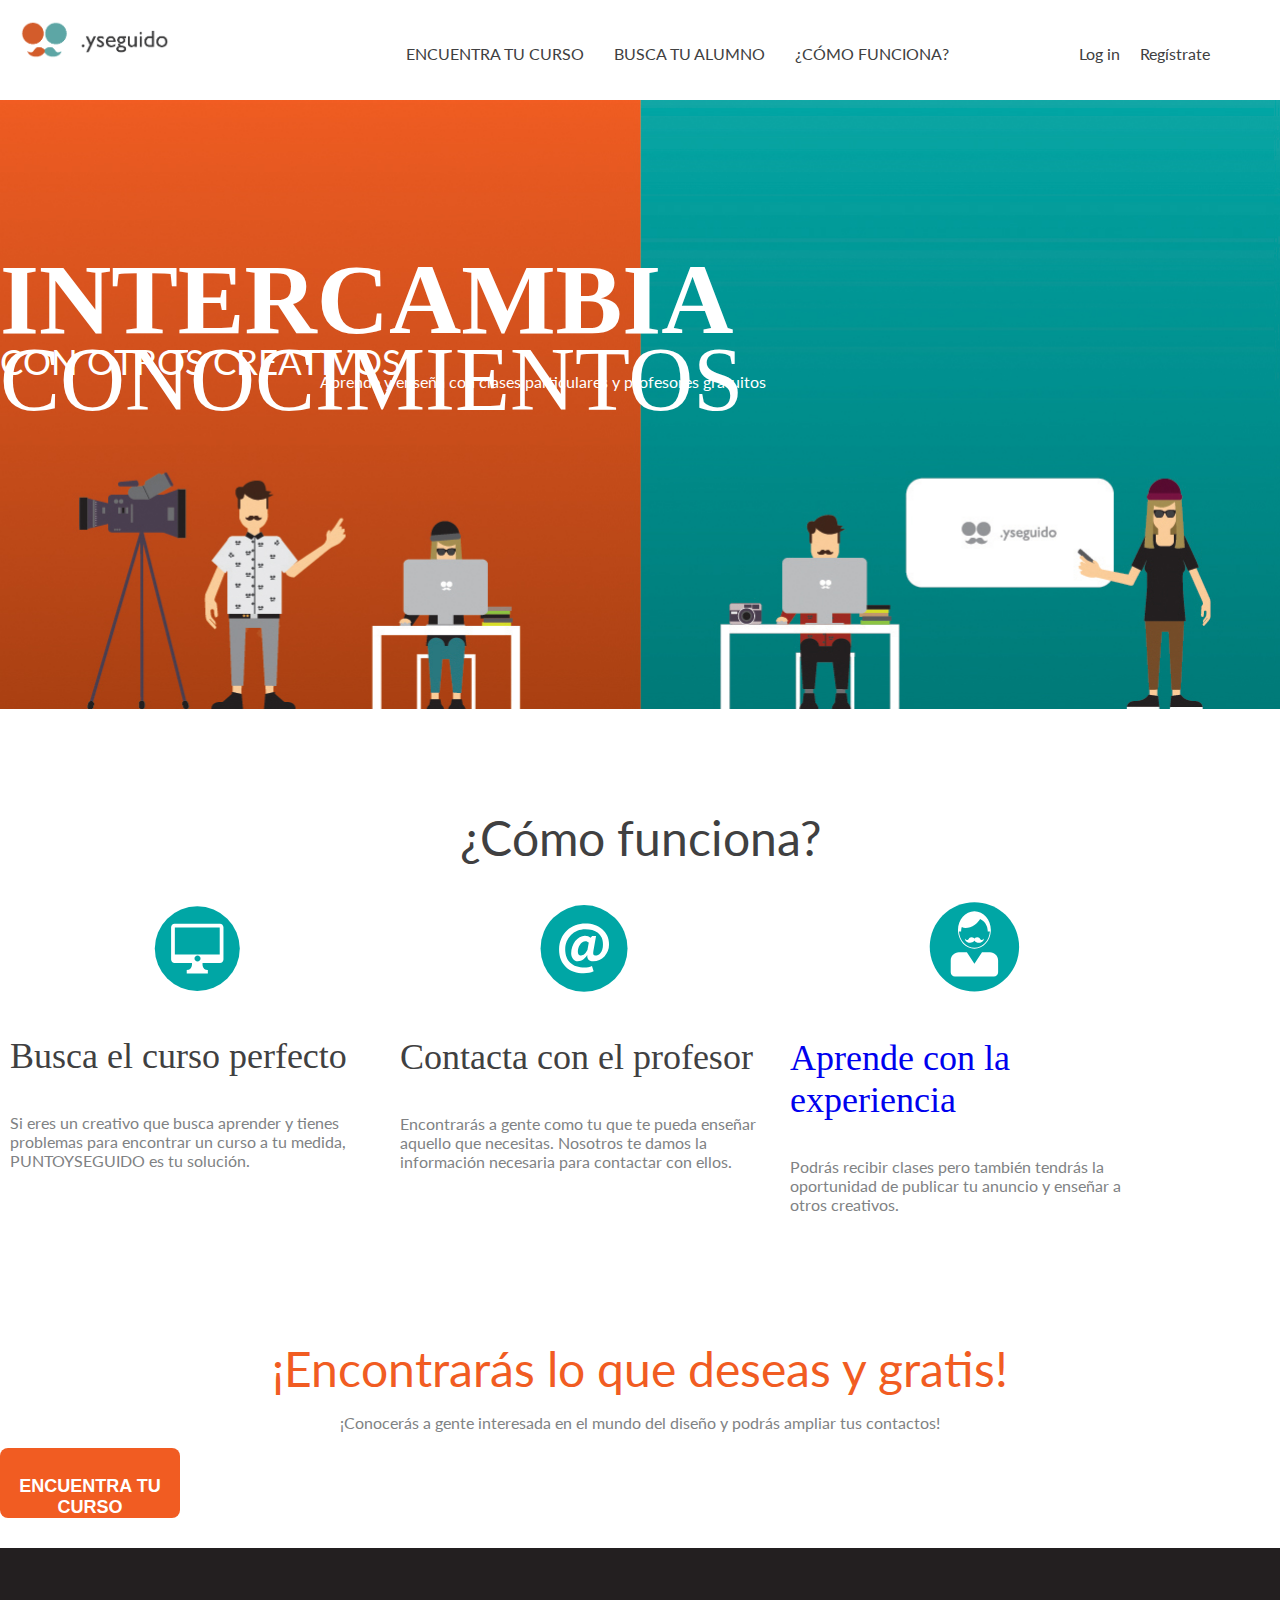
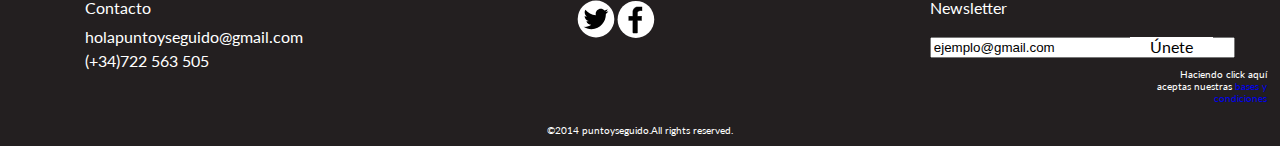
==== commit ac1c9663: "imagen home" ====
--- a/index.html
+++ b/index.html
@@ -76,7 +76,7 @@
 		<section class="box">
 			<div class="imgtop">
 				<div class="fondoimgtop">
-					<img src="imagenes/imgtop.png" alt="" style="width:100%">
+					<img src="imagenes/portada_home.jpg" alt="" style="width:100%">
 					<div class="contenidotop">
 						<div class="textotop">
 							<h1 class="titulo">INTERCAMBIA</h1>
--- a/css/styles.css
+++ b/css/styles.css
@@ -667,15 +667,22 @@
 .contenidotop {
 	margin: 0 auto;
 	width: 100%;
-	top:200px;
+	top:150px;
 	position:absolute;
 }
 
-.textotop {
+.textotop-1 {
 	text-align: center;
 	padding-bottom: 90px;
 	width: 50%;
 	margin: 0 auto;
+}
+
+.textotop-2 {
+    text-align: center;
+    padding-bottom: 90px;
+    width: 50%;
+    margin: 0 auto;
 }
 
 h1.titulo {
@@ -757,7 +764,6 @@
 	padding: 10px;
 	margin-top: 20px;
 	margin-bottom: 100px;
-    background-color: red;
 }
 
 #img2 {
@@ -771,7 +777,7 @@
 
 .info {
 	margin: 0 auto;
-	max-width: 1024px;
+	max-width: ;
 }
 
 /*-----------
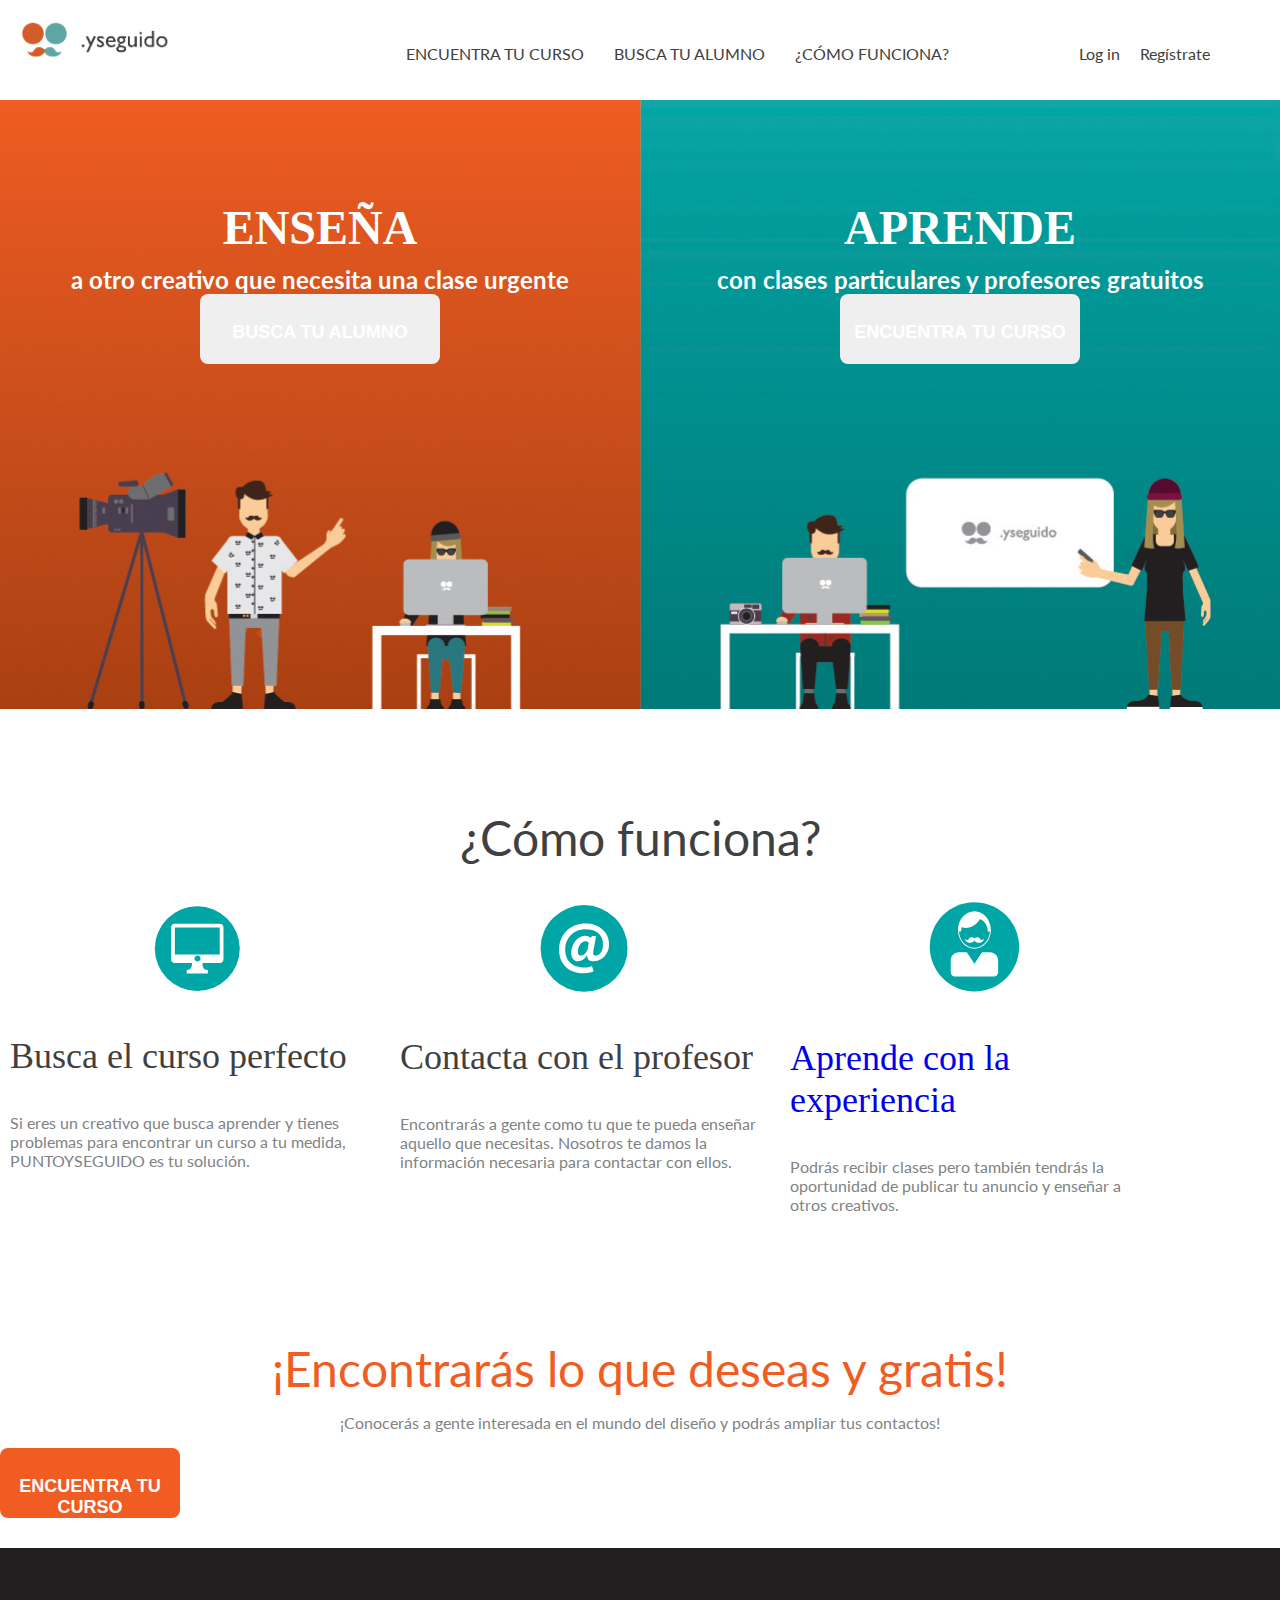
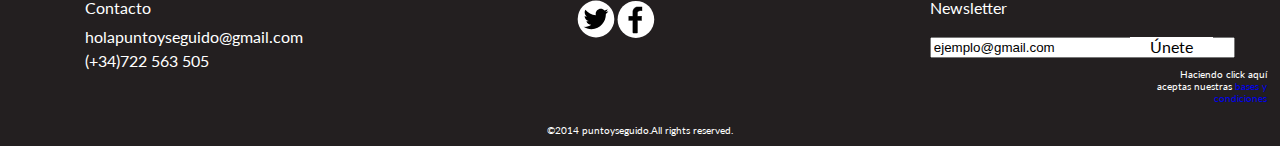
==== commit d067e5d1: "boton y titulos home" ====
--- a/index.html
+++ b/index.html
@@ -78,11 +78,19 @@
 				<div class="fondoimgtop">
 					<img src="imagenes/portada_home.jpg" alt="" style="width:100%">
 					<div class="contenidotop">
-						<div class="textotop">
-							<h1 class="titulo">INTERCAMBIA</h1>
-							<h2 class="titulo_titulo">CONOCIMIENTOS</h2>
-							<h2 class="titulo2">CON OTROS CREATIVOS</h2>
-							<p class="subtitulo">Aprende y enseña con clases particulares y profesores gratuitos</p>
+						<div class="textotop-1">
+							<h1 class="titulo-seccion-home">enseña</h1>
+							<h4 class="subtitulo-home">a otro creativo que necesita una clase urgente</h4>
+							<div>
+								<button class="publicaranuncios.publicaranuncios-titulo"><a href="anuncios.html" style="text-decoration:none"><p class="textoveranuncios">BUSCA TU ALUMNO</p></a></button>
+							</div>
+						</div>
+						<div class="textotop-2">
+							<h1 class="titulo-seccion-home">aprende</h1>
+							<h4 class="subtitulo-home">con clases particulares y profesores gratuitos</h4>
+							<div>
+								<button class="publicaranuncios.publicaranuncios-titulo"><a href="anuncios.html" style="text-decoration:none"><p class="textoveranuncios">ENCUENTRA TU CURSO</p></a></button>
+							</div>
 						</div>
 
 						<div class="ninos">
--- a/css/styles.css
+++ b/css/styles.css
@@ -40,7 +40,11 @@
 	 font-family: "Dosis";
 	 margin: 0px 0px 10px 0px;
 	 text-transform: uppercase;
-    color:#1BA8A6;
+     color:#1BA8A6;
+}
+
+h1.titulo-seccion-home {
+    color: white;
 }
 
 h2 {
@@ -74,13 +78,16 @@
 }
 
 h4 {
-	 font-size: 24px;
+	font-size: 24px;
     margin: 0px;
 }
 
-h4.tituloconsejos{
-
+h4.tituloconsejos {
     text-align: center;
+}
+
+h4.subtitulo-home {
+    color: white;
 }
 
 h5 {
@@ -207,6 +214,7 @@
 button a.ayuda{
     color:#f15c22;
 }
+
 p.ayudame{
 
 	font-weight: 400;
@@ -667,7 +675,7 @@
 .contenidotop {
 	margin: 0 auto;
 	width: 100%;
-	top:150px;
+	top:100px;
 	position:absolute;
 }
 
@@ -676,6 +684,7 @@
 	padding-bottom: 90px;
 	width: 50%;
 	margin: 0 auto;
+    float: left;
 }
 
 .textotop-2 {
@@ -683,6 +692,7 @@
     padding-bottom: 90px;
     width: 50%;
     margin: 0 auto;
+    float: right;
 }
 
 h1.titulo {
